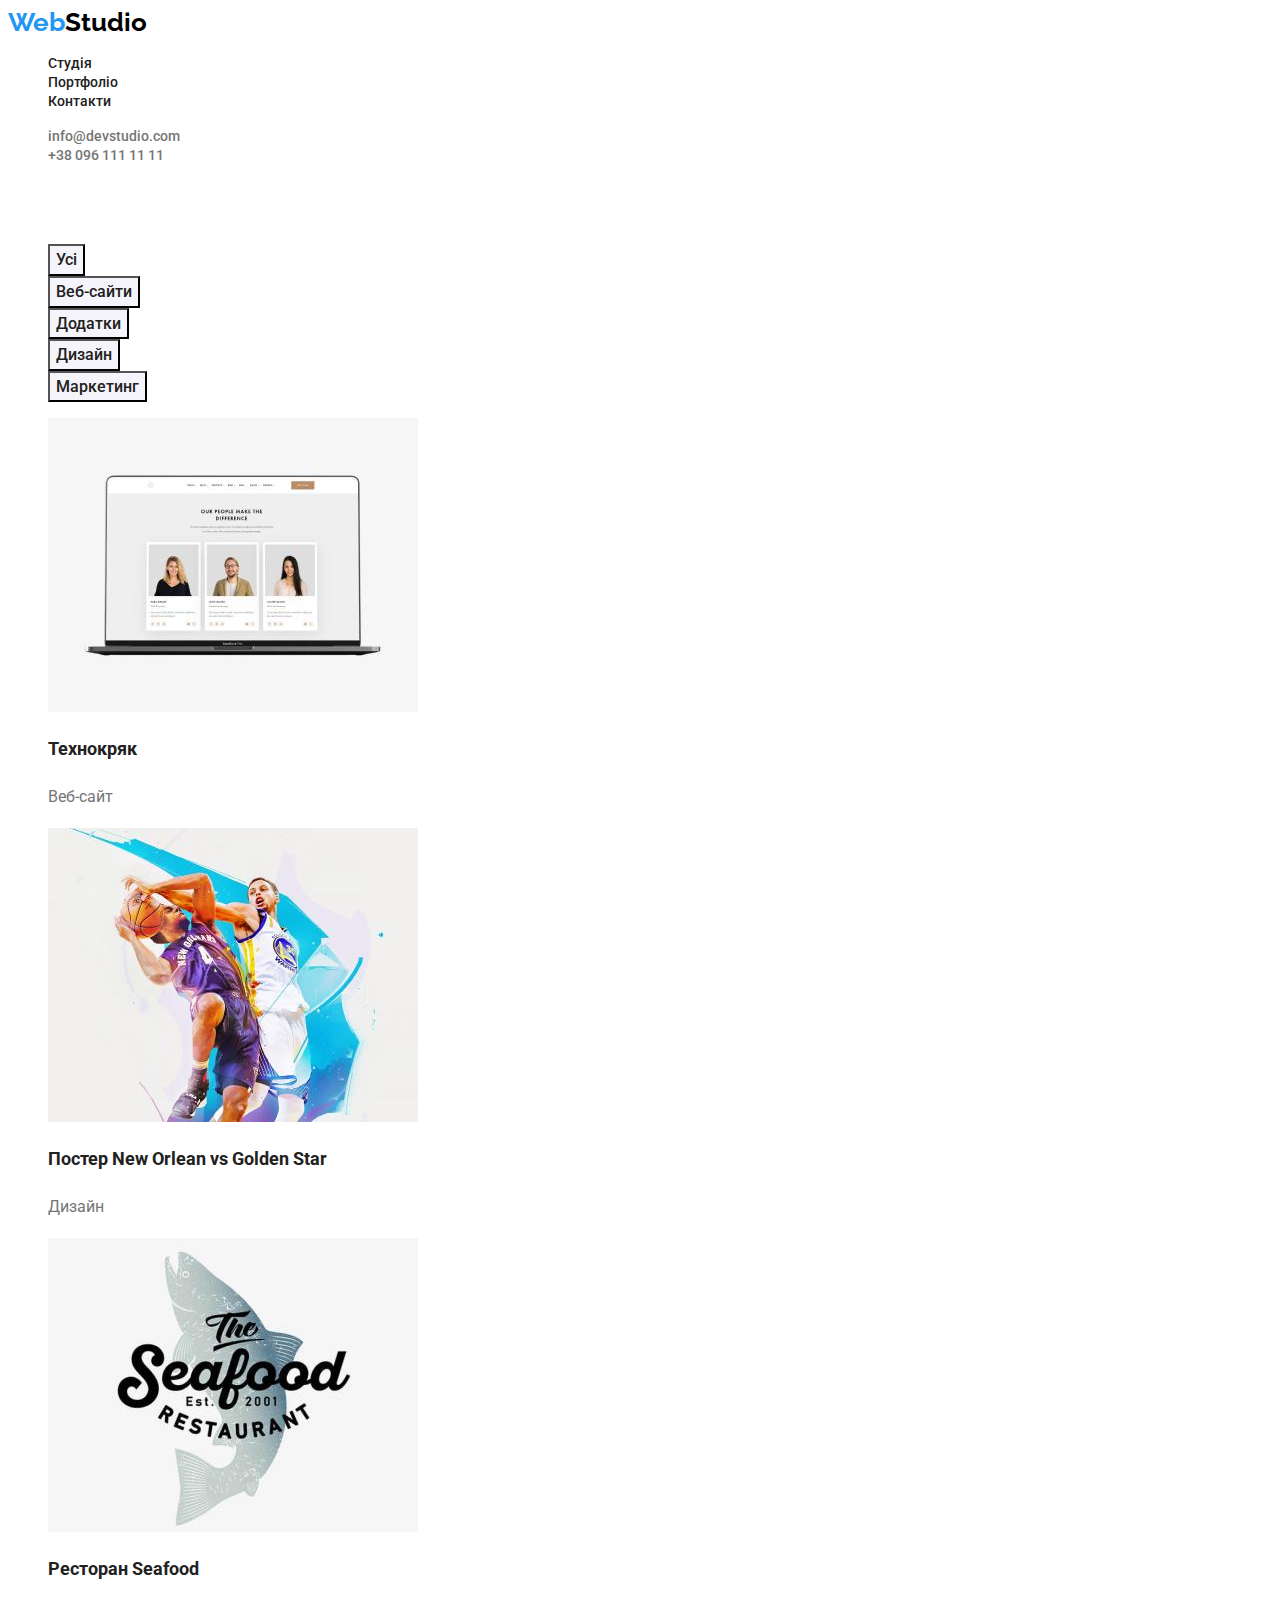
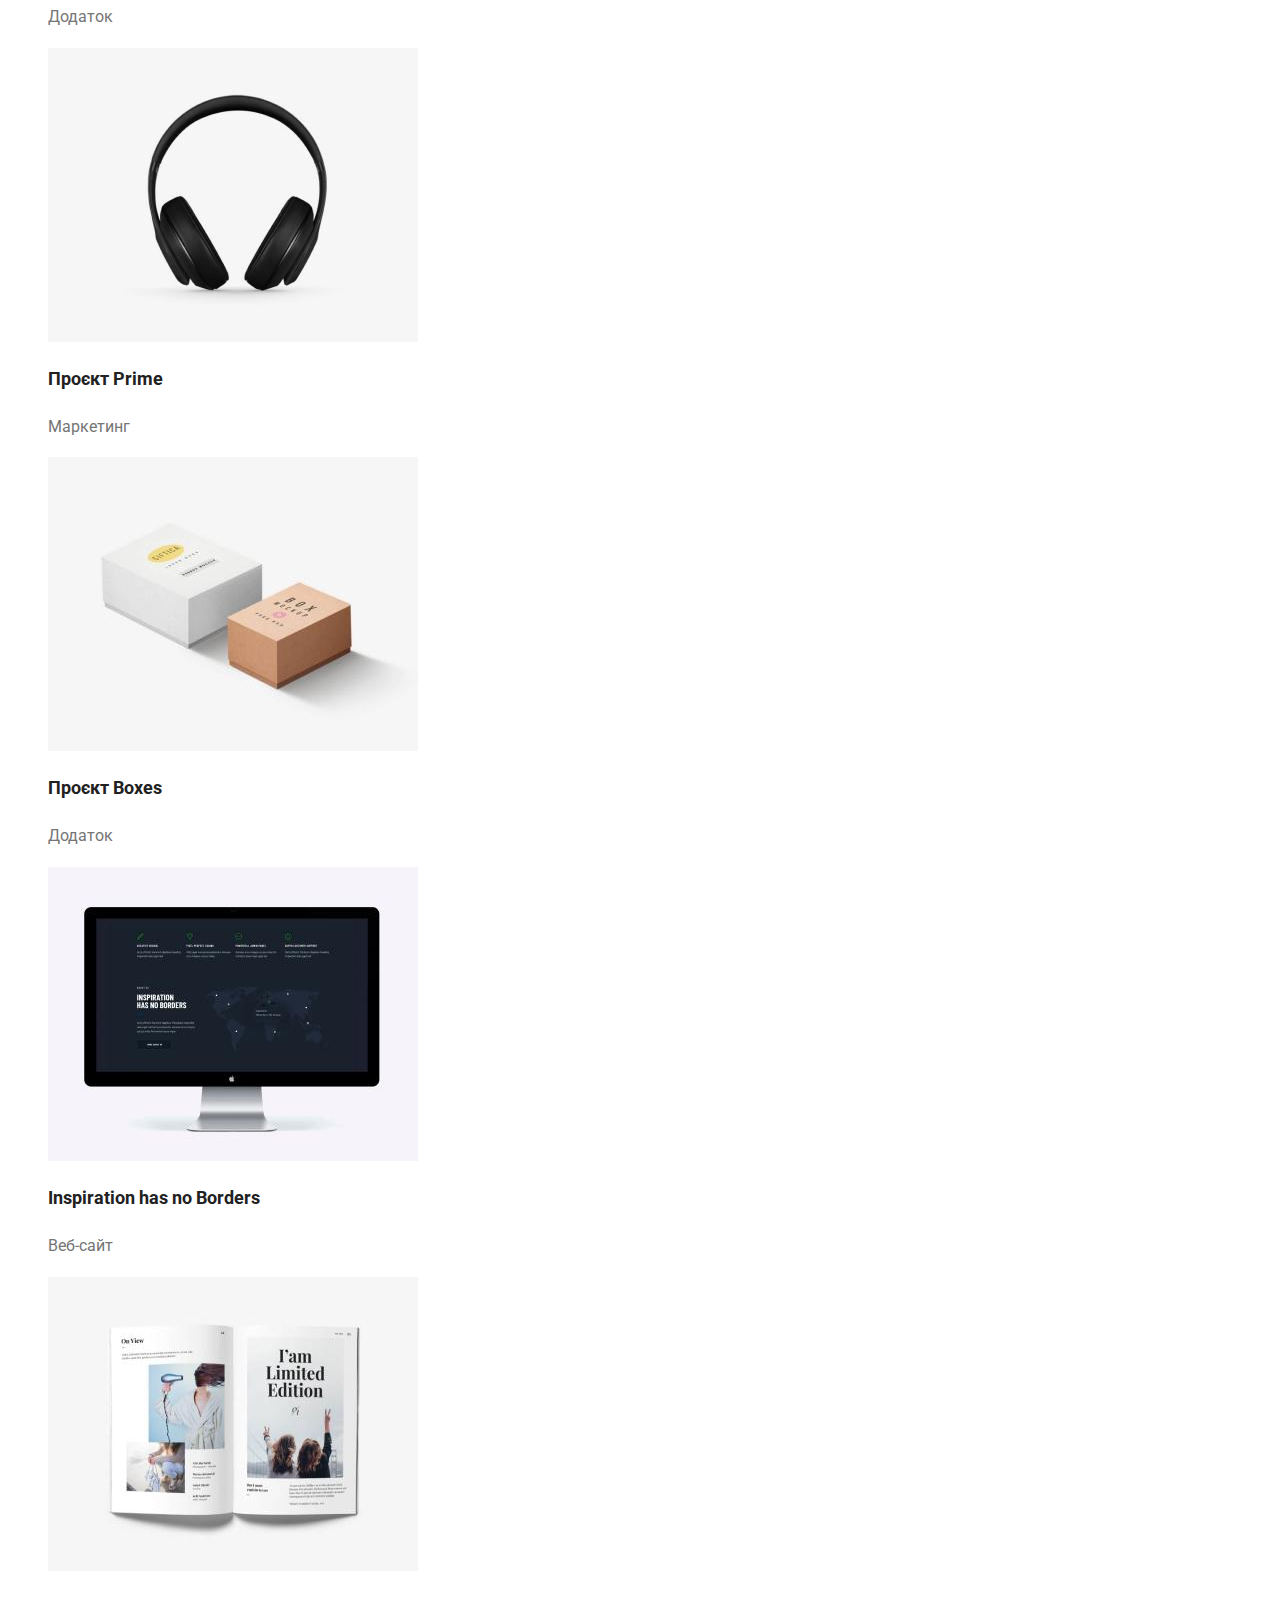
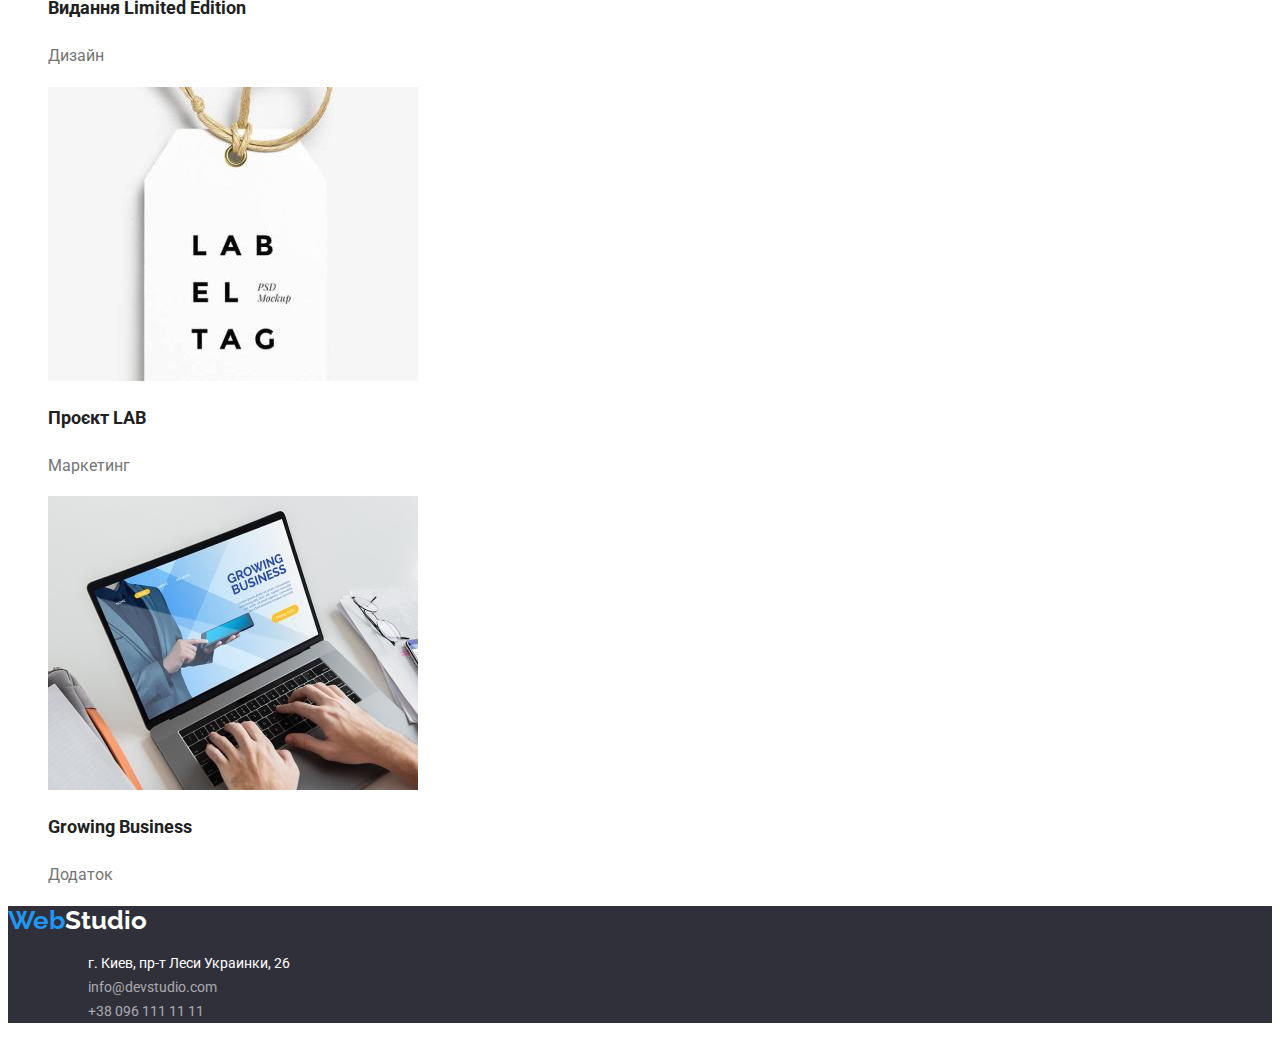
==== portfolio.html @ e7fba72d "commit" ====
<!DOCTYPE html>
<html lang="uk">

<head>
    <meta charset="UTF-8">
    <meta http-equiv="X-UA-Compatible" content="IE=edge">
    <meta name="viewport" content="width=device-width, initial-scale=1.0">
    <title>Document</title>
    <link rel="preconnect" href="https://fonts.googleapis.com">
    <link rel="preconnect" href="https://fonts.gstatic.com" crossorigin>
    <link
        href="https://fonts.googleapis.com/css2?family=Raleway:wght@700&family=Roboto:wght@400;500;700;900&display=swap"
        rel="stylesheet">
    <link rel="stylesheet" href="css/style.css">
</head>

<body>
    <!-- Шапка-->
    <header>
        <nav>
            <a class="logo" href="./index.html">Web<span class="logo-header">Studio</span></a>
            <ul class="nav">
                <li class=""><a href="./index.html" class="link">Студія</a></li>
                <li><a href="./portfolio.html" class="link">Портфоліо</a></li>
                <li><a href="" class="link">Контакти</a></li>
            </ul>
        </nav>

        <ul class="">
            <li><a href="mailto:info@devstudio.com" class="it link">info@devstudio.com</a></li>
            <li><a href="tel:+380961111111" class="it link">+38 096 111 11 11</a></li>
        </ul>

    </header>

    <main>
        <!-- Фильтры-->
        <section>
            <h1 class="hidden">портфолио</h1>
            <ul>
                <li>
                    <button type="button" class="btn btn-link">Усі</button>
                </li>
                <li>
                    <button type="button" class="btn btn-link">Веб-сайти</button>
                </li>
                <li>
                    <button type="button" class="btn btn-link">Додатки</button>
                </li>
                <li>
                    <button type="button" class="btn btn-link">Дизайн</button>
                </li>
                <li>
                    <button type="button" class="btn btn-link">Маркетинг</button>
                </li>

            </ul>
        <!-- Примеры работ-->
            <ul>
                <li>
                    <img src="images/img-one.jpg" alt="Веб-сайт" height="294" width="370">
                    <h2 class="portfolio-title">Технокряк</h2>
                    <p class="portfolio-subtitle">Веб-сайт</p>
                </li>
                <li>
                    <img src="images/img-two.jpg" alt="Постер басетбольной команды" height="294" width="370">
                    <h2 class="portfolio-title">Постер New Orlean vs Golden Star</h2>
                    <p class="portfolio-subtitle">Дизайн</p>
                </li>
                <li>
                    <img src="images/img-three.jpg" alt="логотип ресторана" height="294" width="370">
                    <h2 class="portfolio-title">Ресторан Seafood</h2>
                    <p class="portfolio-subtitle">Додаток</p>
                </li>
                <li>
                    <img src="images/img-four.jpg" alt="наушники" height="294" width="370">
                    <h2 class="portfolio-title">Проєкт Prime</h2>
                    <p class="portfolio-subtitle">Маркетинг</p>
                </li>
                <li>
                    <img src="images/img-five.jpg" alt="коробки" height="294" width="370">
                    <h2 class="portfolio-title">Проєкт Boxes</h2>
                    <p class="portfolio-subtitle">Додаток</p>
                </li>
                <li>
                    <img src="images/img-six.jpg" alt="Веб-сайт" height="294" width="370">
                    <h2 class="portfolio-title">Inspiration has no Borders</h2>
                    <p class="portfolio-subtitle">Веб-сайт</p>
                </li>
                <li>
                    <img src="images/img-seven.jpg" alt="разворот журнала" height="294" width="370">
                    <h2 class="portfolio-title">Видання Limited Edition</h2>
                    <p class="portfolio-subtitle">Дизайн</p>
                </li>
                <li>
                    <img src="images/img-eight.jpg" alt="логотип" height="294" width="370">
                    <h2 class="portfolio-title">Проєкт LAB</h2>
                    <p class="portfolio-subtitle">Маркетинг</p>
                </li>
                <li>
                    <img src="images/img-nine.jpg" alt="ноутбук" height="294" width="370">
                    <h2 class="portfolio-title">Growing Business</h2>
                    <p class="portfolio-subtitle">Додаток</p>
                </li>
            </ul>

        </section>



    </main>

    <footer class="section-footer">
        <a class="logo" href="./index.html">Web<span class="logo-footer">Studio</span></a>
        <ul class="nav">
            <address>
                <ul>
                    <li>
                        <a class="link-footer adress" href="https://goo.gl/maps/CPtrU1FHBa2aNyZL9" target="_blank"
                            rel="noopener noreferrer nofollow">г. Киев, пр-т Леси
                            Украинки, 26</a>
                    </li>
                    <li>
                        <a class="link-footer" href="mailto:info@devstudio.com">info@devstudio.com</a>
                    </li>
                    <li>
                        <a class="link-footer" href="tel:+380961111111">+38 096 111 11 11</a>
                    </li>
                </ul>
            </address>
    </footer>


</body>

</html>
---- css/style.css ----
:root {
    --primary-text-color: #212121;
    --text-color: #757575;
    --accent-color: #2196F3;
    --background-color: #F5F4FA;
}

body {
    font-family: Roboto;
    color: var(--primary-text-color);
    background-color: white;
}


/* шапка */
ul {
    list-style: none;
}

.logo {
    font-family: 'Raleway';
    font-style: normal;
    font-weight: 700;
    font-size: 26px;
    line-height: 1.1;
    color: var(--accent-color);
    text-decoration: none;
}

.logo-header {
    color: black;
}

.logo-footer {
    color: white;
}

.link {
    color: var(--primary-text-color);
    font-size: 14px;
    font-weight: 500;
    line-height: 1.1;
    text-decoration: none;
}

.it {
    color: var(--text-color);
    size: 14px;
}

.nav, .link:hover, 
.nav, .link:focus {
    color: var(--accent-color);

}

.section-hero, 
.section-footer {
    background: #2F303A;
}
.section-team {
    background-color: var(--background-color);
}

.hero {
    font-weight: 900;
    font-size: 44px;
    line-height: 60px;
    text-align: center;
    color: white;
    text-transform: uppercase;
}

.hero-button {
    font-family: Roboto;
    font-weight: 700;
    font-size: 16px;
    line-height: 1.8;
    display: flex;
    align-items: center;
    text-align: center;
    color: #FFFFFF;
    background-color: var(--accent-color);
    cursor: pointer;
}
.btn-hero:hover,
.btn-hero:focus {
    color: #188CE8;
}

.section-title {
    font-weight: 700;
    font-size: 36px;
    line-height: 1.1;
    text-align: center;
    color: var(--primary-text-color);
}
.hidden {
    visibility: hidden;
}

/* особенности*/

.features-title {
    font-weight: 700;
    font-size: 14px;
    line-height: 1.1;
    color: var(--primary-text-color);
    text-transform: uppercase;
}

.text {
    font-weight: 400;
    font-size: 14px;
    line-height: 1.7;
    color: var(--text-color);
}

/* команда*/
.team-card {
    background-color: white;
}
.team-name {
    font-weight: 500;
    font-size: 16px;
    line-height: 1.1;
    color: var(--primary-text-color);
}

.team-prof {
    font-weight: 400;
    font-size: 16px;
    line-height: 1.1;
    color: var(--text-color);
}

/*подвал*/

.link-footer {
    font-style: normal;
    font-weight: 400;
    font-size: 14px;
    line-height: 24px;
    text-decoration: none;
    color: rgba(255, 255, 255, 0.6);
}

.adress {
    color: white;
}





/*Портфолио*/

.portfolio-title {
    font-weight: 700;
    font-size: 18px;
    line-height: 2;
}

.portfolio-subtitle {
    font-weight: 400;
    font-size: 16px;
    line-height: 1.8;
    color: var(--text-color);
}

.btn {
    color: var(--primary-text-color);
    background-color: var(--background-color);
    font-family: 'Roboto';
    font-style: normal;
    font-weight: 500;
    font-size: 16px;
    line-height: 1.6;
    cursor: pointer;
}

.btn.btn-link:hover {
    color: white;
    background-color: var(--accent-color);
}
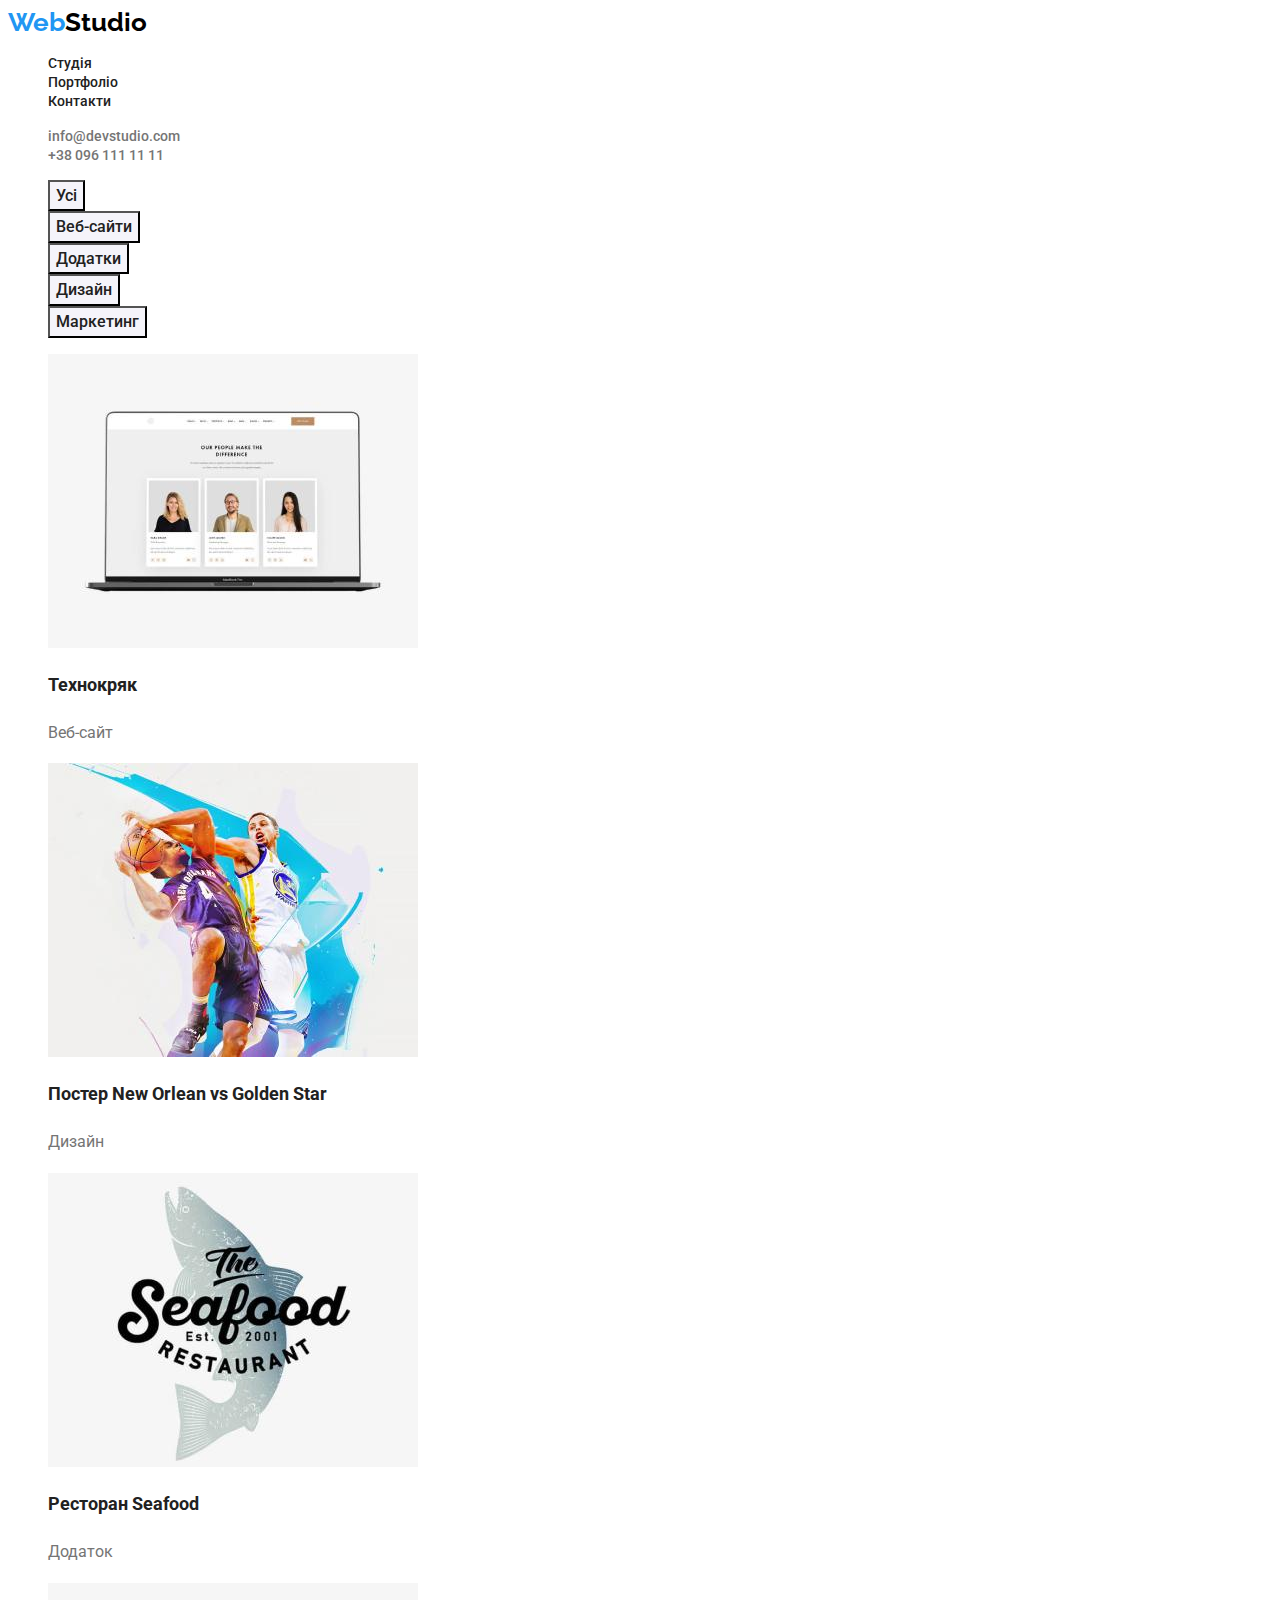
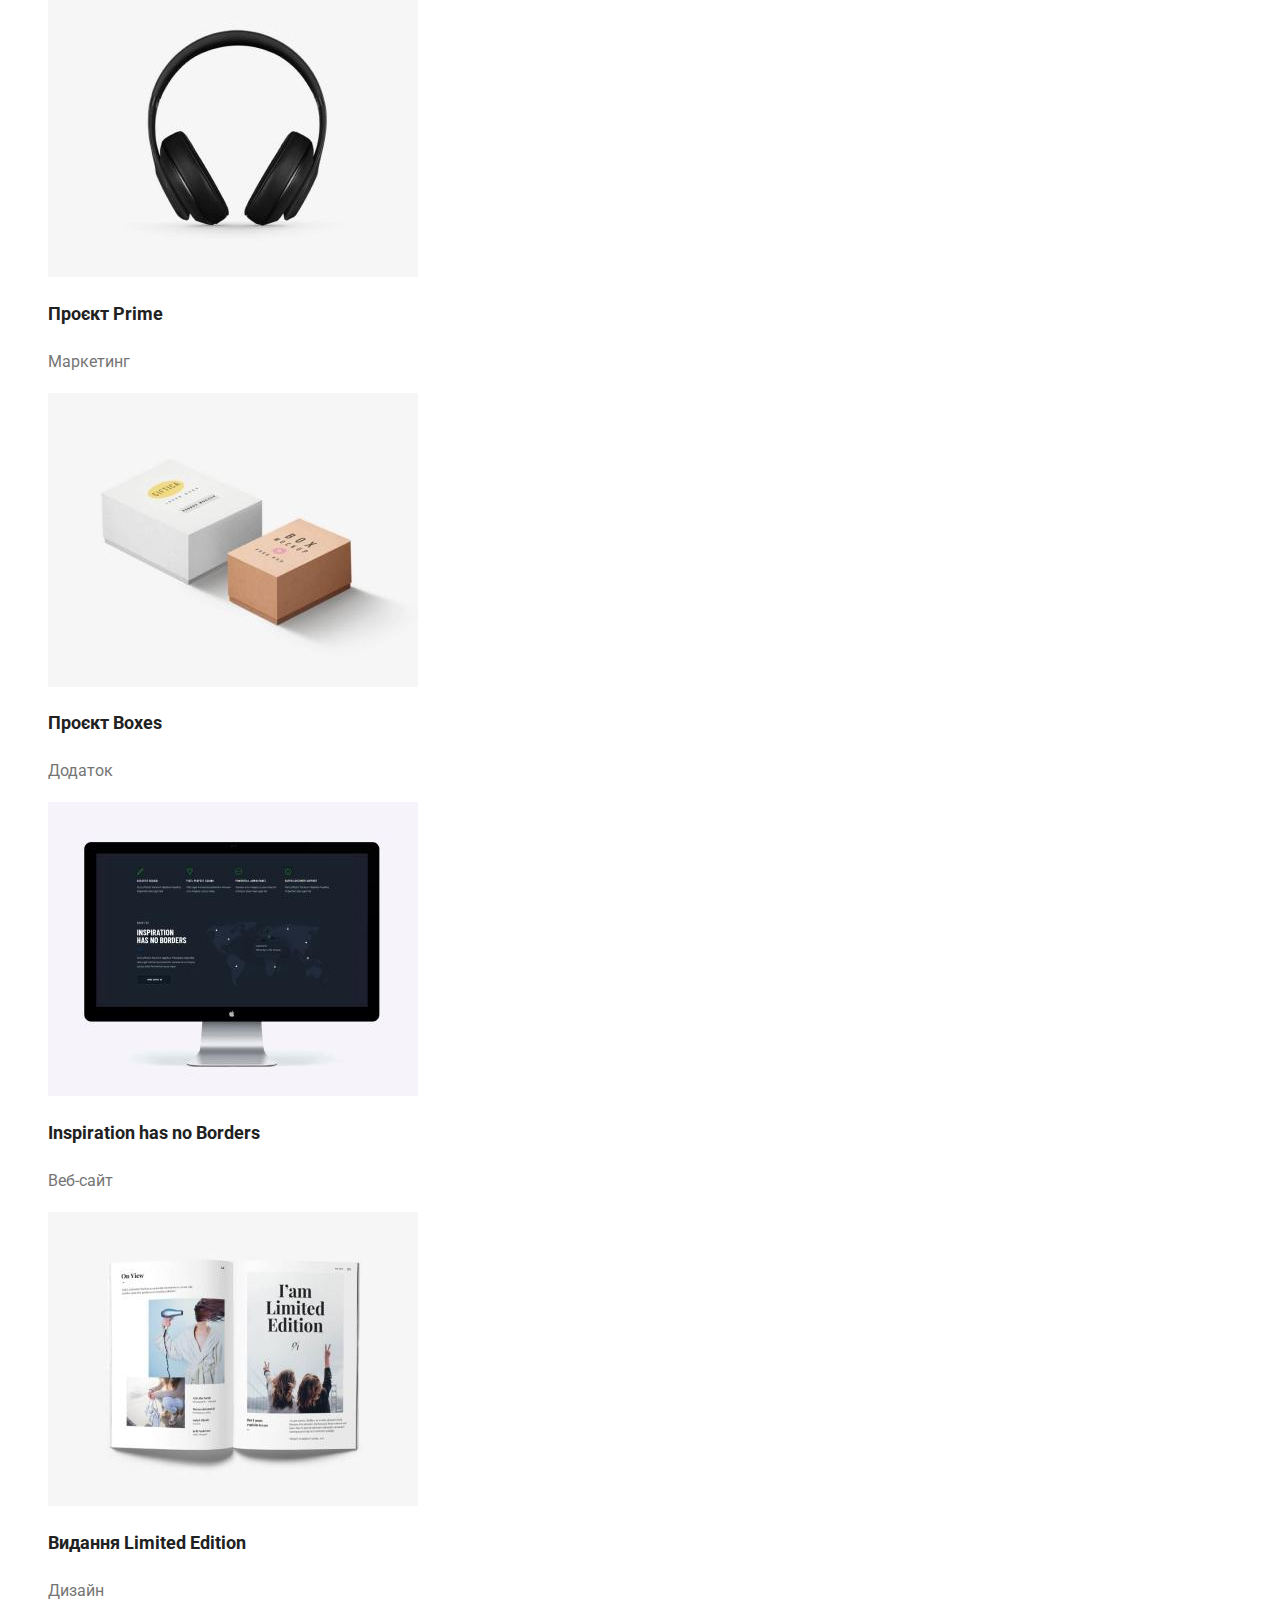
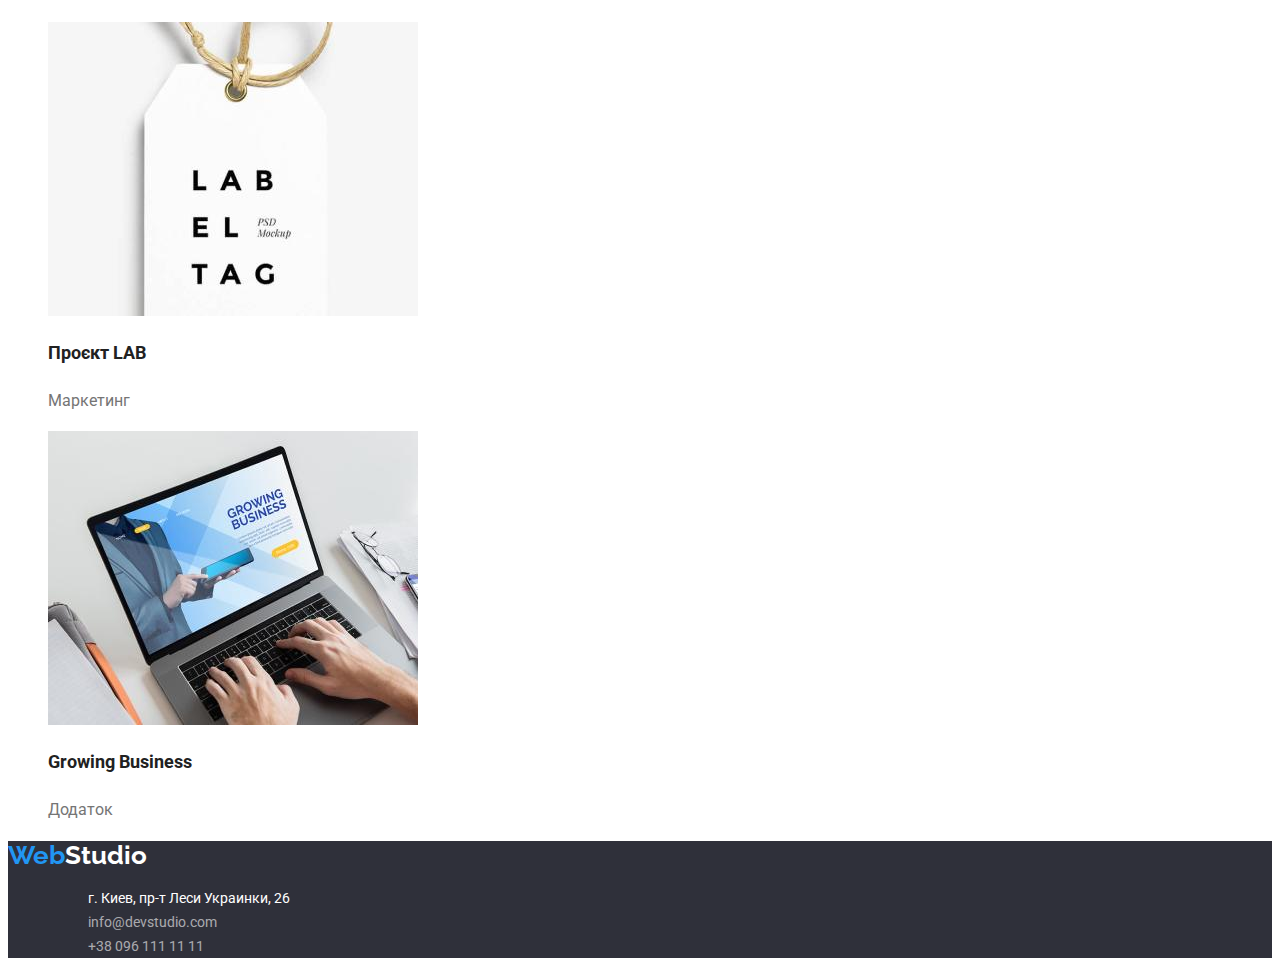
==== commit a9160ce2: "commit" ====
--- a/portfolio.html
+++ b/portfolio.html
@@ -36,7 +36,7 @@
     <main>
         <!-- Фильтры-->
         <section>
-            <h1 class="hidden">портфолио</h1>
+            <h1 class="visually-hidden">портфолио</h1>
             <ul>
                 <li>
                     <button type="button" class="btn btn-link">Усі</button>
--- a/css/style.css
+++ b/css/style.css
@@ -85,7 +85,7 @@
 }
 .btn-hero:hover,
 .btn-hero:focus {
-    color: #188CE8;
+    background-color: #188CE8;
 }
 
 .section-title {
@@ -95,8 +95,17 @@
     text-align: center;
     color: var(--primary-text-color);
 }
-.hidden {
-    visibility: hidden;
+.visually-hidden {
+    position: absolute;
+    white-space: nowrap;
+    width: 1px;
+    height: 1px;
+    overflow: hidden;
+    border: 0;
+    padding: 0;
+    clip: rect(0 0 0 0);
+    clip-path: inset(50%);
+    margin: -1px;
 }
 
 /* особенности*/
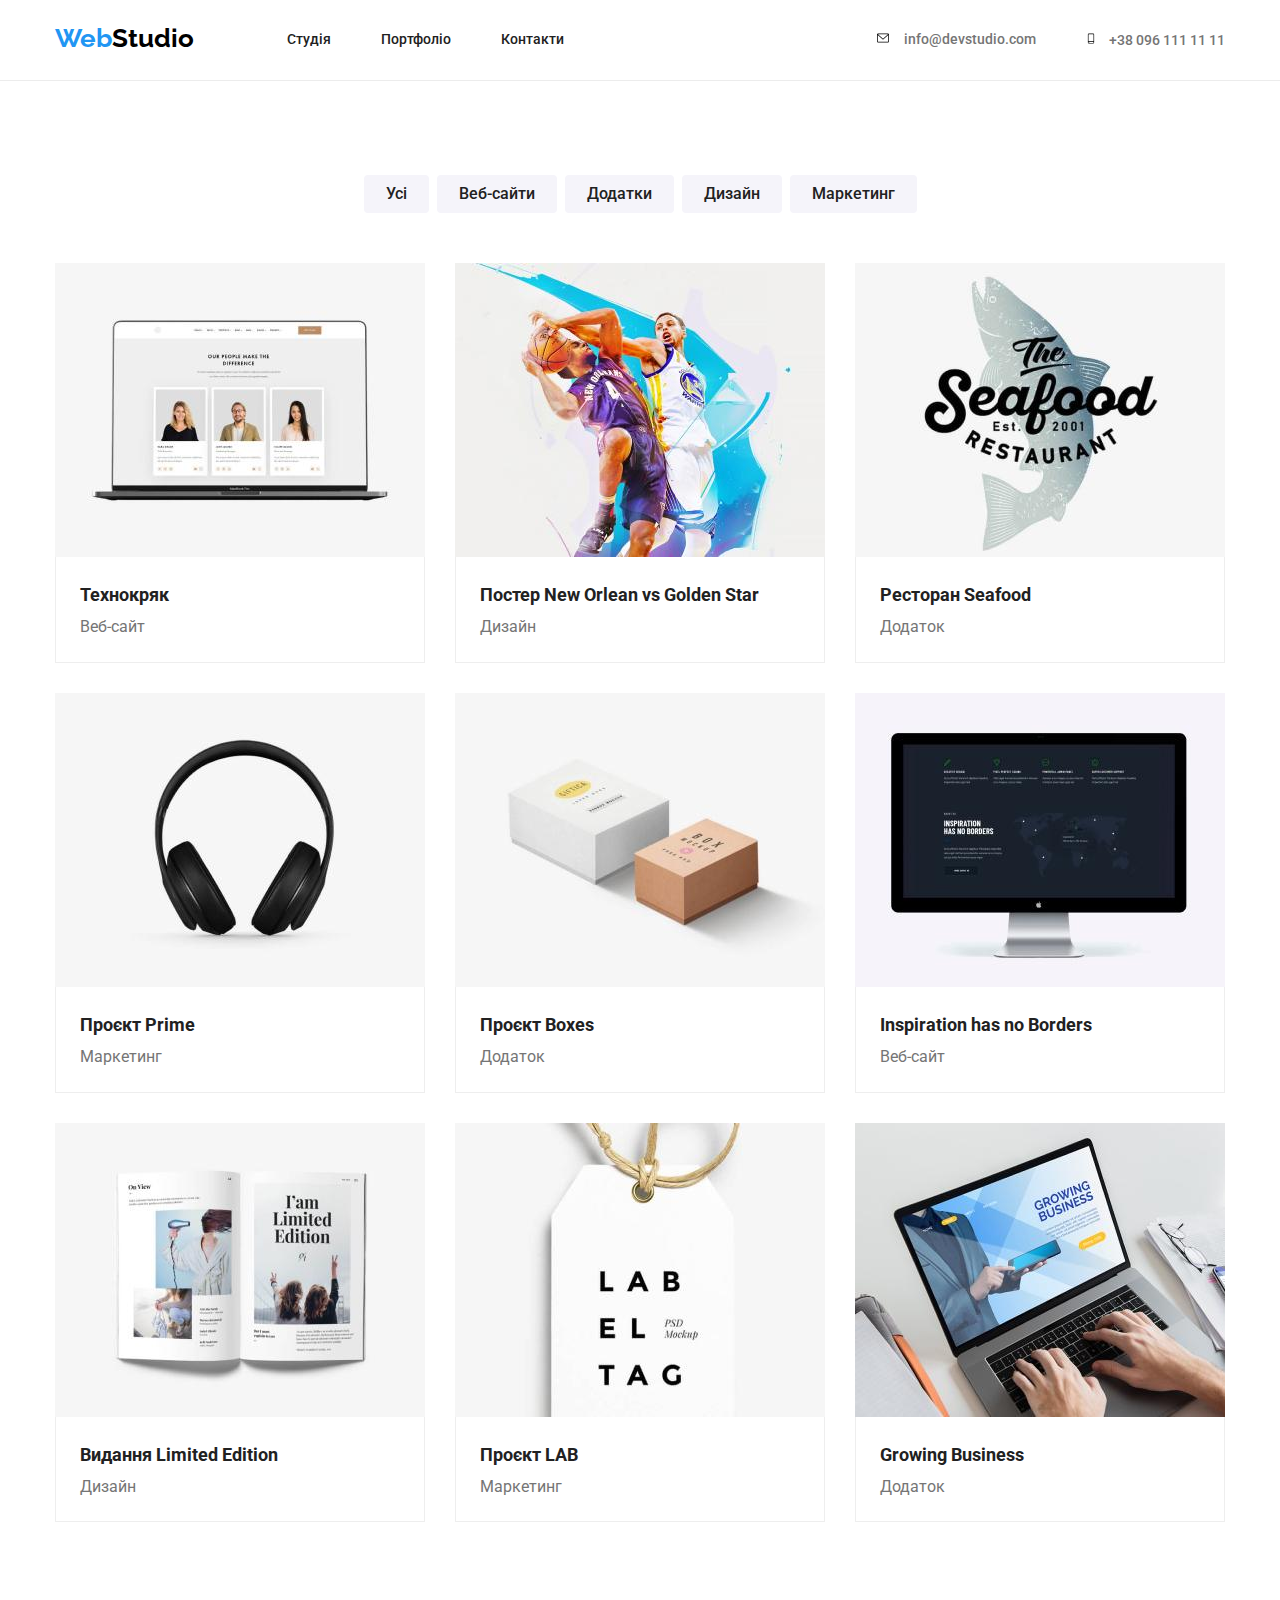
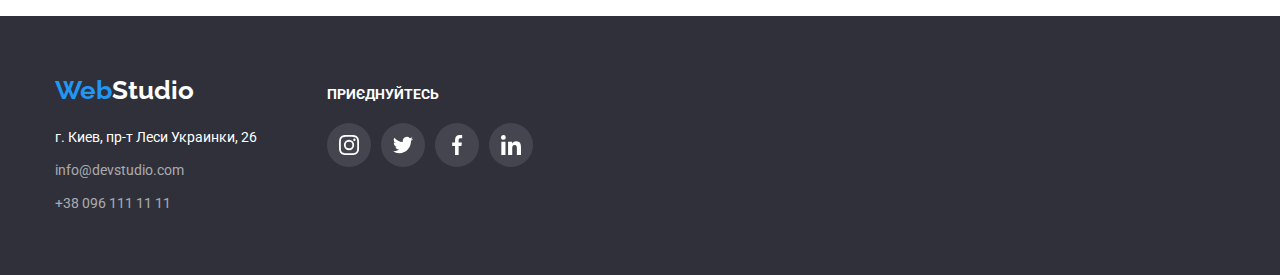
==== commit 4c0957f7: "summary" ====
--- a/portfolio.html
+++ b/portfolio.html
@@ -8,6 +8,9 @@
     <title>Document</title>
     <link rel="preconnect" href="https://fonts.googleapis.com">
     <link rel="preconnect" href="https://fonts.gstatic.com" crossorigin>
+    <head>
+    <link rel="stylesheet"
+        href="https://cdnjs.cloudflare.com/ajax/libs/modern-normalize/1.0.0/modern-normalize.min.css" />   
     <link
         href="https://fonts.googleapis.com/css2?family=Raleway:wght@700&family=Roboto:wght@400;500;700;900&display=swap"
         rel="stylesheet">
@@ -16,93 +19,130 @@
 
 <body>
     <!-- Шапка-->
-    <header>
-        <nav>
-            <a class="logo" href="./index.html">Web<span class="logo-header">Studio</span></a>
-            <ul class="nav">
-                <li class=""><a href="./index.html" class="link">Студія</a></li>
-                <li><a href="./portfolio.html" class="link">Портфоліо</a></li>
-                <li><a href="" class="link">Контакти</a></li>
+    <header class="page-header">
+        <div class="container header">
+            <nav class="main-nav">
+                <a class="logo" href="./index.html">Web<span class="logo-header">Studio</span></a>
+                <ul class="nav list">
+                    <li class="item"><a href="./index.html" class="link">Студія</a></li>
+                    <li class="item"><a href="./portfolio.html" class="link">Портфоліо</a></li>
+                    <li class="item"><a href="" class="link">Контакти</a></li>
+                </ul>
+            </nav>
+    
+            <ul class="nav-link list">
+                <li class="item header-link">
+                    <a href="mailto:info@devstudio.com" class="it link">
+                        <svg class="icon-envelope">
+                            <use href="/images/icons/symbol-defs.svg#icon-envelope"></use>
+                        </svg>
+                        info@devstudio.com
+                    </a>
+                </li>
+                <li class="item">
+                    <a href="tel:+380961111111" class="it link">
+                        <svg class="icon-smartphone">
+                            <use href="/images/icons/symbol-defs.svg#icon-smartphone"></use>
+                        </svg>
+                        +38 096 111 11 11
+                    </a>
+                </li>
             </ul>
-        </nav>
-
-        <ul class="">
-            <li><a href="mailto:info@devstudio.com" class="it link">info@devstudio.com</a></li>
-            <li><a href="tel:+380961111111" class="it link">+38 096 111 11 11</a></li>
-        </ul>
-
+        </div>
+    
     </header>
 
     <main>
         <!-- Фильтры-->
-        <section>
-            <h1 class="visually-hidden">портфолио</h1>
-            <ul>
-                <li>
-                    <button type="button" class="btn btn-link">Усі</button>
-                </li>
-                <li>
-                    <button type="button" class="btn btn-link">Веб-сайти</button>
-                </li>
-                <li>
-                    <button type="button" class="btn btn-link">Додатки</button>
-                </li>
-                <li>
-                    <button type="button" class="btn btn-link">Дизайн</button>
-                </li>
-                <li>
-                    <button type="button" class="btn btn-link">Маркетинг</button>
-                </li>
-
-            </ul>
-        <!-- Примеры работ-->
-            <ul>
-                <li>
-                    <img src="images/img-one.jpg" alt="Веб-сайт" height="294" width="370">
-                    <h2 class="portfolio-title">Технокряк</h2>
-                    <p class="portfolio-subtitle">Веб-сайт</p>
-                </li>
-                <li>
-                    <img src="images/img-two.jpg" alt="Постер басетбольной команды" height="294" width="370">
-                    <h2 class="portfolio-title">Постер New Orlean vs Golden Star</h2>
-                    <p class="portfolio-subtitle">Дизайн</p>
-                </li>
-                <li>
-                    <img src="images/img-three.jpg" alt="логотип ресторана" height="294" width="370">
-                    <h2 class="portfolio-title">Ресторан Seafood</h2>
-                    <p class="portfolio-subtitle">Додаток</p>
-                </li>
-                <li>
-                    <img src="images/img-four.jpg" alt="наушники" height="294" width="370">
-                    <h2 class="portfolio-title">Проєкт Prime</h2>
-                    <p class="portfolio-subtitle">Маркетинг</p>
-                </li>
-                <li>
-                    <img src="images/img-five.jpg" alt="коробки" height="294" width="370">
-                    <h2 class="portfolio-title">Проєкт Boxes</h2>
-                    <p class="portfolio-subtitle">Додаток</p>
-                </li>
-                <li>
-                    <img src="images/img-six.jpg" alt="Веб-сайт" height="294" width="370">
-                    <h2 class="portfolio-title">Inspiration has no Borders</h2>
-                    <p class="portfolio-subtitle">Веб-сайт</p>
-                </li>
-                <li>
-                    <img src="images/img-seven.jpg" alt="разворот журнала" height="294" width="370">
-                    <h2 class="portfolio-title">Видання Limited Edition</h2>
-                    <p class="portfolio-subtitle">Дизайн</p>
-                </li>
-                <li>
-                    <img src="images/img-eight.jpg" alt="логотип" height="294" width="370">
-                    <h2 class="portfolio-title">Проєкт LAB</h2>
-                    <p class="portfolio-subtitle">Маркетинг</p>
-                </li>
-                <li>
-                    <img src="images/img-nine.jpg" alt="ноутбук" height="294" width="370">
-                    <h2 class="portfolio-title">Growing Business</h2>
-                    <p class="portfolio-subtitle">Додаток</p>
-                </li>
-            </ul>
+        <section class="section-portfolio">
+            <div class="container">
+                <h1 class="visually-hidden">портфолио</h1>
+                <ul class="prtf-btn list">
+                    <li>
+                        <button type="button" class="btn btn-link">Усі</button>
+                    </li>
+                    <li>
+                        <button type="button" class="btn btn-link">Веб-сайти</button>
+                    </li>
+                    <li>
+                        <button type="button" class="btn btn-link">Додатки</button>
+                    </li>
+                    <li>
+                        <button type="button" class="btn btn-link">Дизайн</button>
+                    </li>
+                    <li>
+                        <button type="button" class="btn btn-link">Маркетинг</button>
+                    </li>
+                
+                </ul>
+                <!-- Примеры работ-->
+                <ul class="prtf-examples list">
+                    <li class="list portfolio-card">
+                        <img src="images/img-one.jpg" alt="Веб-сайт" height="294" width="370" class="foto">
+                        <div class="port-text">
+                            <h2 class="portfolio-title">Технокряк</h2>
+                            <p class="portfolio-subtitle">Веб-сайт</p>
+                        </div>
+                    </li>
+                    <li class="list portfolio-card">
+                        <img src="images/img-two.jpg" alt="Постер басетбольной команды" height="294" width="370" class="foto">
+                        <div class="port-text">
+                            <h2 class="portfolio-title">Постер New Orlean vs Golden Star</h2>
+                            <p class="portfolio-subtitle">Дизайн</p>
+                        </div>
+                    </li>
+                    <li class="list portfolio-card">
+                        <img src="images/img-three.jpg" alt="логотип ресторана" height="294" width="370" class="foto">
+                        <div class="port-text">
+                            <h2 class="portfolio-title">Ресторан Seafood</h2>
+                            <p class="portfolio-subtitle">Додаток</p>
+                        </div>
+                    </li>
+                    <li class="list portfolio-card">
+                        <img src="images/img-four.jpg" alt="наушники" height="294" width="370" class="foto">
+                        <div class="port-text">
+                            <h2 class="portfolio-title">Проєкт Prime</h2>
+                            <p class="portfolio-subtitle ">Маркетинг</p>
+                        </div>
+                    </li>
+                    <li class="list portfolio-card">
+                        <img src="images/img-five.jpg" alt="коробки" height="294" width="370" class="foto">
+                        <div class="port-text">
+                            <h2 class="portfolio-title">Проєкт Boxes</h2>
+                            <p class="portfolio-subtitle">Додаток</p>
+                        <div></div>
+                    </li>
+                    <li class="list portfolio-card">
+                        <img src="images/img-six.jpg" alt="Веб-сайт" height="294" width="370" class="foto">
+                        <div class="port-text">
+                            <h2 class="portfolio-title">Inspiration has no Borders</h2>
+                            <p class="portfolio-subtitle">Веб-сайт</p>
+                        </div>
+                    </li>
+                    <li class="list portfolio-card">
+                        <img src="images/img-seven.jpg" alt="разворот журнала" height="294" width="370" class="foto">
+                        <div class="port-text">
+                            <h2 class="portfolio-title">Видання Limited Edition</h2>
+                            <p class="portfolio-subtitle">Дизайн</p>
+                        </div>
+                    </li>
+                    <li class="list portfolio-card">
+                        <img src="images/img-eight.jpg" alt="логотип" height="294" width="370" class="foto">
+                        <div class="port-text">
+                            <h2 class="portfolio-title">Проєкт LAB</h2>
+                            <p class="portfolio-subtitle">Маркетинг</p>
+                        </div>
+                    </li>
+                    <li class="list portfolio-card">
+                        <img src="images/img-nine.jpg" alt="ноутбук" height="294" width="370" class="foto">
+                        <div class="port-text">
+                            <h2 class="portfolio-title">Growing Business</h2>
+                            <p class="portfolio-subtitle">Додаток</p>
+                        </div>
+                    </li>
+                </ul>
+            </div>
+            
 
         </section>
 
@@ -111,23 +151,60 @@
     </main>
 
     <footer class="section-footer">
-        <a class="logo" href="./index.html">Web<span class="logo-footer">Studio</span></a>
-        <ul class="nav">
-            <address>
-                <ul>
-                    <li>
-                        <a class="link-footer adress" href="https://goo.gl/maps/CPtrU1FHBa2aNyZL9" target="_blank"
-                            rel="noopener noreferrer nofollow">г. Киев, пр-т Леси
-                            Украинки, 26</a>
-                    </li>
-                    <li>
-                        <a class="link-footer" href="mailto:info@devstudio.com">info@devstudio.com</a>
-                    </li>
-                    <li>
-                        <a class="link-footer" href="tel:+380961111111">+38 096 111 11 11</a>
-                    </li>
-                </ul>
-            </address>
+        <div class="container footer">
+            <div class="">
+                <a class="logo-footer" href="./index.html">Web<span class="footer-span">Studio</span></a>
+                <address>
+                    <ul class="list nav-footer">
+                        <li>
+                            <a class="link-footer adress" href="https://goo.gl/maps/CPtrU1FHBa2aNyZL9" target="_blank"
+                                rel="noopener noreferrer nofollow">г. Киев, пр-т Леси
+                                Украинки, 26</a>
+                        </li>
+                        <li>
+                            <a class="link-footer" href="mailto:info@devstudio.com">info@devstudio.com</a>
+                        </li>
+                        <li>
+                            <a class="link-footer" href="tel:+380961111111">+38 096 111 11 11</a>
+                        </li>
+                    </ul>
+                </address>
+            </div>
+    
+            <div class="footer-socials">
+                <p class="footer-title">приєднуйтесь</p>
+                <ul class="icon-footer-socials">
+                    <li class="icon-footer-item">
+                        <a class="icon-footer-link" href="">
+                            <svg class="icon-footer">
+                                <use href="./images/icons/symbol-defs.svg#icon-instagram"></use>
+                            </svg>
+                        </a>
+                    </li>
+                    <li class="icon-footer-item">
+                        <a class="icon-footer-link" href="">
+                            <svg class="icon-footer">
+                                <use href="./images/icons/symbol-defs.svg#icon-twitter"></use>
+                            </svg>
+                        </a>
+                    </li>
+                    <li class="icon-footer-item">
+                        <a class="icon-footer-link" href="">
+                            <svg class="icon-footer">
+                                <use href="./images/icons/symbol-defs.svg#icon-facebook"></use>
+                            </svg>
+                        </a>
+                    </li>
+                    <li class="icon-footer-item">
+                        <a class="icon-footer-link" href="">
+                            <svg class="icon-footer">
+                                <use href="./images/icons/symbol-defs.svg#icon-linkedin"></use>
+                            </svg>
+                        </a>
+                    </li>
+                </ul>
+            </div>
+        </div>
     </footer>
 
 
--- a/css/style.css
+++ b/css/style.css
@@ -1,8 +1,18 @@
+*,
+*::before,
+*::after {
+    box-sizing: border-box;
+}
+
 :root {
     --primary-text-color: #212121;
     --text-color: #757575;
     --accent-color: #2196F3;
     --background-color: #F5F4FA;
+    --icon-color: #AFB1B8;
+    --icon-color-hover: white;
+
+
 }
 
 body {
@@ -10,12 +20,33 @@
     color: var(--primary-text-color);
     background-color: white;
 }
-
-
-/* шапка */
+.page-header {
+    border-bottom: 1px solid #ECECEC;
+}
+
+.container {
+   
+    padding-left: 15px;
+    padding-right: 15px;
+    width: 1200px;
+    margin-left: auto;
+    margin-right: auto;
+    
+}
 ul {
     list-style: none;
-}
+    margin: 0;
+    padding: 0;
+}
+h1, h2, h3, p {
+    margin: 0;
+    padding: 0;
+}
+
+
+
+/* шапка */
+
 
 .logo {
     font-family: 'Raleway';
@@ -25,48 +56,110 @@
     line-height: 1.1;
     color: var(--accent-color);
     text-decoration: none;
-}
-
+
+    padding-top: 24px;
+    padding-bottom: 24px;
+}
 .logo-header {
     color: black;
 }
-
-.logo-footer {
-    color: white;
-}
-
 .link {
+    display: block;
     color: var(--primary-text-color);
     font-size: 14px;
     font-weight: 500;
     line-height: 1.1;
     text-decoration: none;
-}
-
+
+    padding-top: 32px;
+    padding-bottom: 32px;
+}
 .it {
     color: var(--text-color);
     size: 14px;
 }
 
-.nav, .link:hover, 
-.nav, .link:focus {
+.icon-envelope {
+    width: 16px;
+    height: 12px;
+    margin-right: 10px;
+
+    display: inline-block;
+}
+
+
+.icon-smartphone {
+    width: 10px;
+    height: 13px;
+    margin-right: 10px;
+
+    display: inline-block;
+}
+
+.nav,
+.link:hover,
+.nav,
+.link:focus {
     color: var(--accent-color);
-
-}
-
-.section-hero, 
+    fill: var(--accent-color);
+}
+
+
+
+
+
+
+
+.header {
+    display: flex;
+    justify-content: space-between;
+    margin-bottom: 0px;
+}
+.main-nav {
+    display: flex;
+}
+.nav {
+    display: flex;
+    margin-left: 93px;
+}
+
+.nav-link {
+    display: flex; 
+    margin-left: auto;
+     
+}
+.nav .item:not(:last-child) {
+    margin-right: 50px;
+ }
+.nav-link .item:not(:last-child) {
+    margin-right: 50px;
+}
+
+
 .section-footer {
     background: #2F303A;
-}
+    }
+.section-hero { 
+    text-align: center;
+    padding-top: 200px;
+    padding-bottom: 200px;
+    background-color: #2F303A;
+    background-image:  url(/images/bckg-image.jpg);  
+    background-size: cover;
+}
+
 .section-team {
     background-color: var(--background-color);
+    padding-bottom: 94px;
+    padding-top: 94px;
 }
 
 .hero {
+    margin-top: 0 ;
+    margin-bottom: 30px;
     font-weight: 900;
     font-size: 44px;
     line-height: 60px;
-    text-align: center;
     color: white;
     text-transform: uppercase;
 }
@@ -76,12 +169,16 @@
     font-weight: 700;
     font-size: 16px;
     line-height: 1.8;
-    display: flex;
     align-items: center;
-    text-align: center;
     color: #FFFFFF;
     background-color: var(--accent-color);
     cursor: pointer;
+    border: none;
+    border-radius: 4px;
+
+    padding: 10px 32px;
+
+   
 }
 .btn-hero:hover,
 .btn-hero:focus {
@@ -89,11 +186,14 @@
 }
 
 .section-title {
+    margin-top: 0;
+    margin-bottom: 50px;
     font-weight: 700;
     font-size: 36px;
     line-height: 1.1;
     text-align: center;
     color: var(--primary-text-color);
+    
 }
 .visually-hidden {
     position: absolute;
@@ -110,40 +210,219 @@
 
 /* особенности*/
 
+
+
+.icon-bckg {
+    width: 270px;
+    height: 120px;
+    background-color: var(--background-color);
+    margin-bottom: 30px;  
+    text-align: center;
+    
+}
+.icon {
+    margin-top: 25px;
+    width: 70px;
+    height: 70px; 
+    
+}
+.section-features {
+    padding-top: 94px;
+}
+.features {
+    display: flex;   
+}
+.features li {
+    width: 270px;
+}
+.features  .item:not(:last-child) {
+    margin-right: 30px;
+}
+
 .features-title {
+    margin-top: 0;
+    margin-bottom: 10px;
     font-weight: 700;
     font-size: 14px;
-    line-height: 1.1;
+    line-height: 1.14;
     color: var(--primary-text-color);
     text-transform: uppercase;
 }
 
 .text {
+    margin-top: 0;
+    margin-bottom: 0;
     font-weight: 400;
     font-size: 14px;
-    line-height: 1.7;
+    line-height: 1.71;
     color: var(--text-color);
 }
 
+/*Чем занимаемся*/
+.section-work {
+    padding-top: 94px;
+    padding-bottom: 94px;
+}
+ 
+.foto {
+    display: block;
+}
+
+.work {
+    display: flex;
+    justify-content: space-between;
+}
+.work .item:not(:last-child) {
+    margin-right: 30px;
+}
+
+
+
+
 /* команда*/
+
+.team {
+    display: flex;
+    justify-content: space-between;
+    
+}
 .team-card {
+    margin-top: 0;
+    margin-bottom: 0px;
+    width: 270px;
     background-color: white;
-}
+    
+    box-shadow: 0px 1px 3px rgba(0, 0, 0, 0.12), 0px 1px 1px rgba(0, 0, 0, 0.14), 0px 2px 1px rgba(0, 0, 0, 0.2);
+    border-radius: 0px 0px 4px 4px;
+}
+.team .team-card:not(:last-child) {
+    margin-right: 30px;
+}
+
 .team-name {
+    margin-top: 30px;
+    margin-bottom: 10px;
     font-weight: 500;
     font-size: 16px;
     line-height: 1.1;
     color: var(--primary-text-color);
+    text-align: center;
 }
 
 .team-prof {
+    margin-top: 0;
+    margin-bottom: 30px;
     font-weight: 400;
     font-size: 16px;
     line-height: 1.1;
     color: var(--text-color);
+    text-align: center;
+}
+
+.team-socials {
+    display: flex;
+    justify-content: center;
+    margin-bottom: 30px;
+
+}
+.team-socials-item {
+    width: 44px;
+    height: 44px;
+   
+
+}
+.team-socials-link {
+    display: flex;
+    justify-content: center;
+    align-items: center;
+    width: 100%;
+    height: 100%;
+    border-radius: 50%;
+
+}
+.team-socials-link:hover {
+    background-color: var(--accent-color );
+}
+.team-socials-link:hover .team-socials-icon {
+    fill: var(--icon-color-hover);
+}
+
+.team-socials-icon {
+    width: 20px;
+    height: 20px;
+    gap: 10px;
+    fill: var(--icon-color);
+}
+
+/*Клиенты*/
+.section-clients {
+    padding-top: 94px;
+    padding-bottom: 94px;
+}
+.clients {
+    display: flex;
+    justify-content: center;
+}
+
+.clients-item {
+    width: 170px;
+    height: 92px;
+
+    border: solid 1px #AFB1B8;
+    border-radius: 4px;   
+}
+.clients-item:not(:last-child) {
+    margin-right: 30px;
+}
+.clients-link {
+    display: flex;
+    justify-content: center;
+    align-items: center;
+    width: 100%;
+    height: 100%;   
+}
+.clients-icon:hover,
+.clients-icon:focus {
+   fill: var(--accent-color);
+}
+.clients-item:hover,
+.clients-item:focus {
+    border:solid 1px var(--accent-color);
+}
+.clients-icon {
+    width: 106px;
+    height: 60px;
+    fill: var(--icon-color); 
 }
 
 /*подвал*/
+
+.section-footer {
+    padding-top: 60px;
+    padding-bottom: 60px;
+}
+
+.nav-footer {
+    display: inline-block;   
+}
+.nav-footer li:not(:last-child) {
+    margin-bottom: 9px;
+}
+.logo-footer {
+    display: block;
+    font-family: 'Raleway';
+    font-style: normal;
+    font-weight: 700;
+    font-size: 26px;
+    line-height: 1.1;
+    color: var(--accent-color);
+    text-decoration: none;
+
+    margin-bottom: 20px;
+}
+.footer-span {
+    color: white;
+}
 
 .link-footer {
     font-style: normal;
@@ -157,17 +436,92 @@
 .adress {
     color: white;
 }
-
+.footer-title {
+   font-family: Roboto;
+   font-style: normal;
+   font-weight: 700;
+   font-size: 14px;
+   line-height: 1.14;
+   text-transform: uppercase;
+    color: #FFFFFF;
+    display: inline-block;
+    margin-bottom: 20px;
+    
+    
+
+}
+.footer {
+    display: flex;
+    align-items: baseline;   
+}
+.footer-socials {
+    margin-left: 70px;
+}
+.icon-footer-socials {
+    display: flex;
+    justify-content: center;
+    gap: 10px;
+}
+.icon-footer-item {
+    width: 44px;
+    height: 44px;
+}
+.icon-footer-link {
+    display: flex;
+    justify-content: center;
+    align-items: center;
+    width: 100%;
+    height: 100%;
+    border-radius: 50%;
+    background-color: rgba(255, 255, 255, 0.1);
+
+    
+}
+.icon-footer-link:hover,
+.icon-footer-link:focus {
+    background-color: var(--accent-color);
+}
+.icon-footer {
+    width: 20px;
+    height: 20px;
+    fill: var(--icon-color-hover);
+    
+}
 
 
 
 
 /*Портфолио*/
+
+.section-portfolio {
+    padding-top: 94px;
+    padding-bottom: 94px;
+}
+
+
+.portfolio-card {
+    margin-bottom: 30px;
+    width: 370px;
+    margin-right: 30px;
+       
+    background: #FFFFFF;    
+}
+.portfolio-card:hover {
+    box-shadow: 0px 1px 3px rgba(0, 0, 0, 0.12), 0px 1px 1px rgba(0, 0, 0, 0.14), 0px 2px 1px rgba(0, 0, 0, 0.2);
+    border-radius: 0px 0px 4px 4px;
+}
+
+.port-text {
+    border: 1px solid #EEEEEE;
+    border-top: none;
+    padding: 20px 24px 20px 24px;
+}
 
 .portfolio-title {
     font-weight: 700;
     font-size: 18px;
     line-height: 2;
+
 }
 
 .portfolio-subtitle {
@@ -175,6 +529,7 @@
     font-size: 16px;
     line-height: 1.8;
     color: var(--text-color);
+    
 }
 
 .btn {
@@ -186,9 +541,36 @@
     font-size: 16px;
     line-height: 1.6;
     cursor: pointer;
+    padding: 6px 22px 6px 22px;
+    border: none;
+    border-radius: 4px;
+    
 }
 
 .btn.btn-link:hover {
     color: white;
     background-color: var(--accent-color);
-}+}
+.prtf-btn {
+    font-family: Roboto;
+    margin-bottom: 50px;
+    
+    display: flex;
+    justify-content: center;
+}
+.prtf-btn li:not(:last-child) {
+    margin-right: 8px;
+}
+
+.prtf-examples {
+    display: flex;
+    flex-wrap: wrap;
+
+}
+ .prtf-examples .portfolio-card:nth-child(3n) {
+    margin-right: 0;
+}
+
+.prtf-examples .portfolio-card:nth-child(n+7) {
+    margin-bottom: 0;
+}
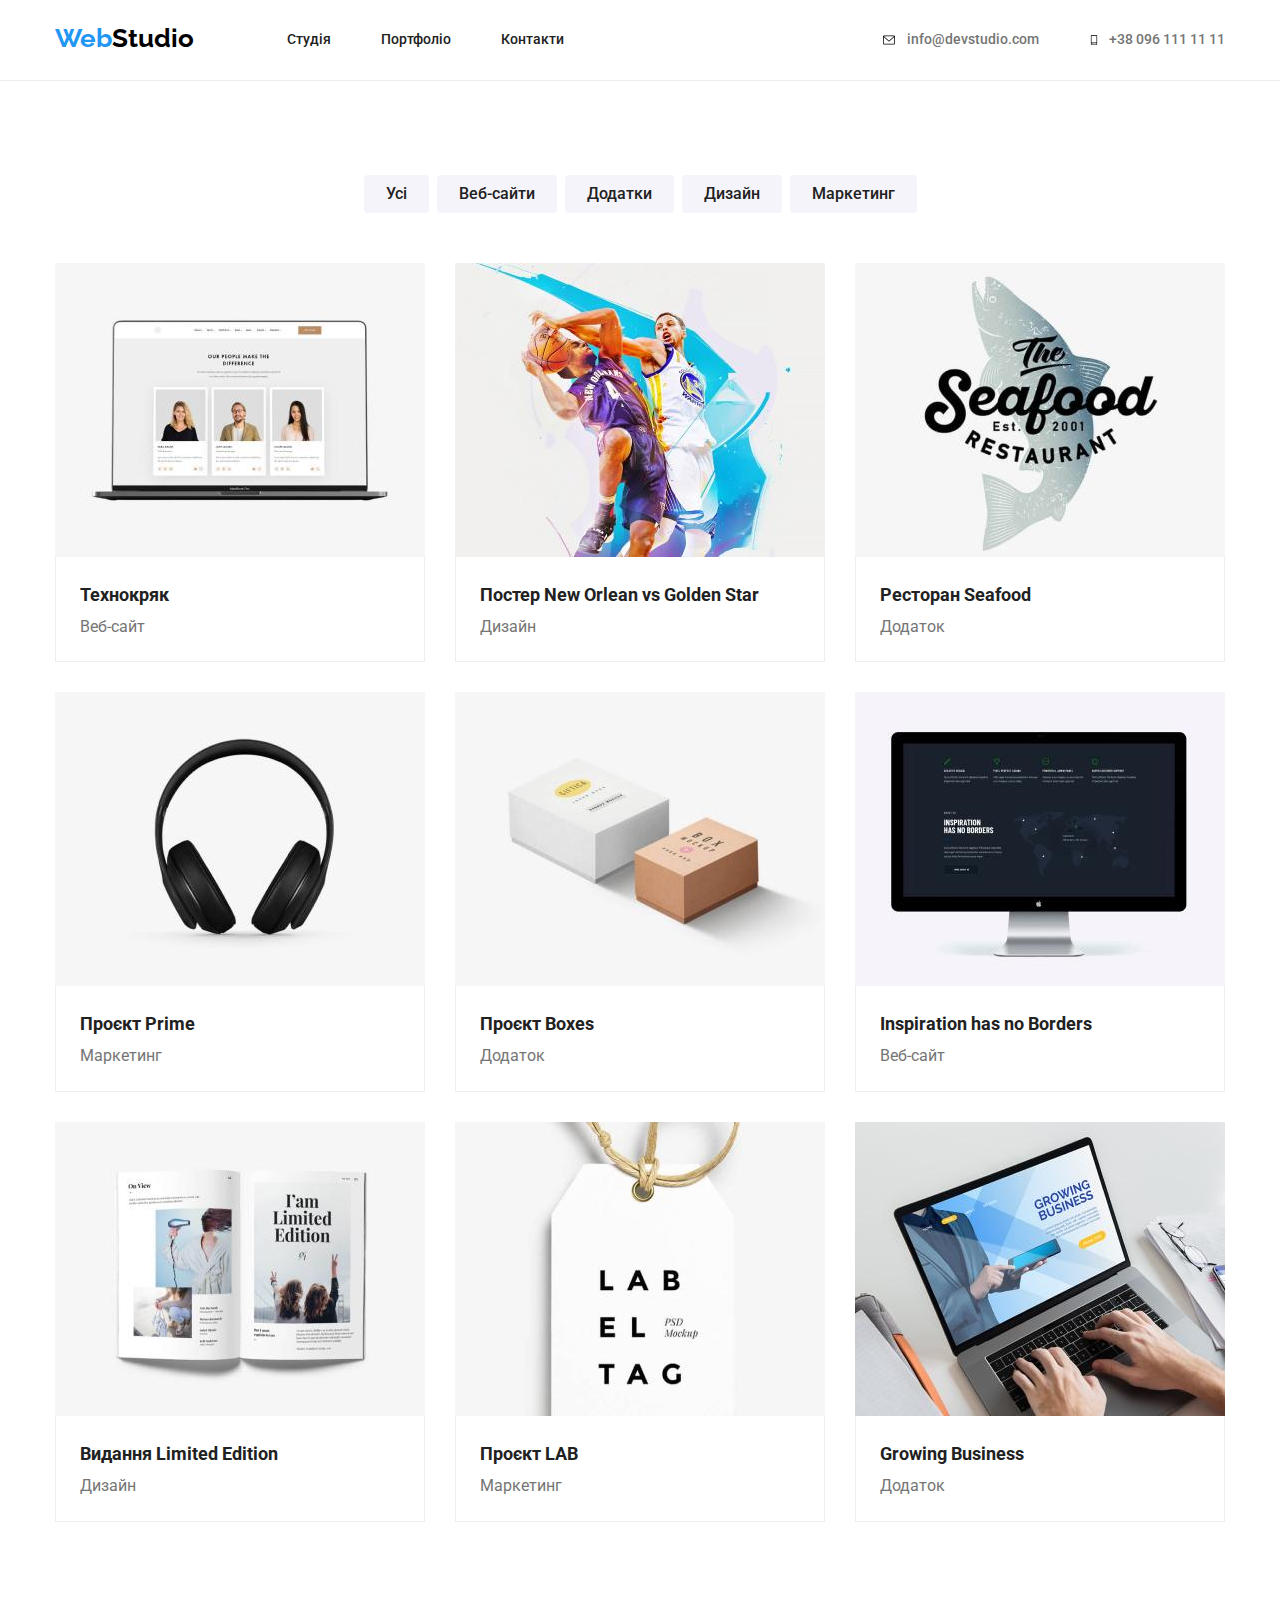
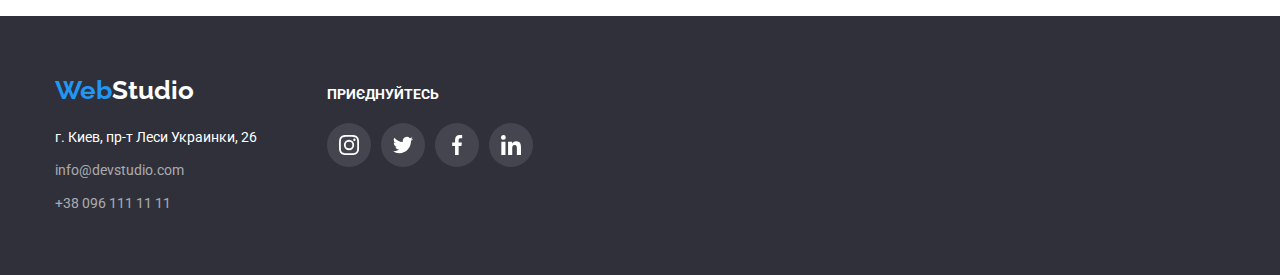
==== commit bbf5e060: "fix" ====
--- a/portfolio.html
+++ b/portfolio.html
@@ -34,7 +34,7 @@
                 <li class="item header-link">
                     <a href="mailto:info@devstudio.com" class="it link">
                         <svg class="icon-envelope">
-                            <use href="/images/icons/symbol-defs.svg#icon-envelope"></use>
+                            <use href="./images/icons/symbol-defs.svg#icon-envelope"></use>
                         </svg>
                         info@devstudio.com
                     </a>
@@ -42,7 +42,7 @@
                 <li class="item">
                     <a href="tel:+380961111111" class="it link">
                         <svg class="icon-smartphone">
-                            <use href="/images/icons/symbol-defs.svg#icon-smartphone"></use>
+                            <use href="./images/icons/symbol-defs.svg#icon-smartphone"></use>
                         </svg>
                         +38 096 111 11 11
                     </a>
--- a/css/style.css
+++ b/css/style.css
@@ -77,23 +77,23 @@
 .it {
     color: var(--text-color);
     size: 14px;
+    display: flex;
+    align-items: center;
 }
 
 .icon-envelope {
     width: 16px;
     height: 12px;
     margin-right: 10px;
-
-    display: inline-block;
+       
 }
 
 
 .icon-smartphone {
     width: 10px;
-    height: 13px;
-    margin-right: 10px;
-
-    display: inline-block;
+    height: 16px;
+    margin-right: 10px;  
+    
 }
 
 .nav,
@@ -136,15 +136,14 @@
 }
 
 
-.section-footer {
+.section-footer, .section-hero {
     background: #2F303A;
     }
 .section-hero { 
     text-align: center;
     padding-top: 200px;
     padding-bottom: 200px;
-    background-color: #2F303A;
-    background-image:  url(/images/bckg-image.jpg);  
+    background-image: url(/images/Img-bckg.jpg) ;
     background-size: cover;
 }
 
@@ -311,7 +310,7 @@
 
 .team-prof {
     margin-top: 0;
-    margin-bottom: 30px;
+    margin-bottom: 16px;
     font-weight: 400;
     font-size: 16px;
     line-height: 1.1;
@@ -323,6 +322,7 @@
     display: flex;
     justify-content: center;
     margin-bottom: 30px;
+    gap: 10px;
 
 }
 .team-socials-item {
@@ -350,7 +350,6 @@
 .team-socials-icon {
     width: 20px;
     height: 20px;
-    gap: 10px;
     fill: var(--icon-color);
 }
 
@@ -378,17 +377,21 @@
     display: flex;
     justify-content: center;
     align-items: center;
-    width: 100%;
+    width: 100%; 
     height: 100%;   
 }
-.clients-icon:hover,
+/*.clients-icon:hover::after,
 .clients-icon:focus {
    fill: var(--accent-color);
-}
-.clients-item:hover,
-.clients-item:focus {
+}*/
+
+.clients-item:hover  { 
     border:solid 1px var(--accent-color);
 }
+.clients-item:hover .clients-icon {
+    fill: var(--accent-color); 
+}
+
 .clients-icon {
     width: 106px;
     height: 60px;
